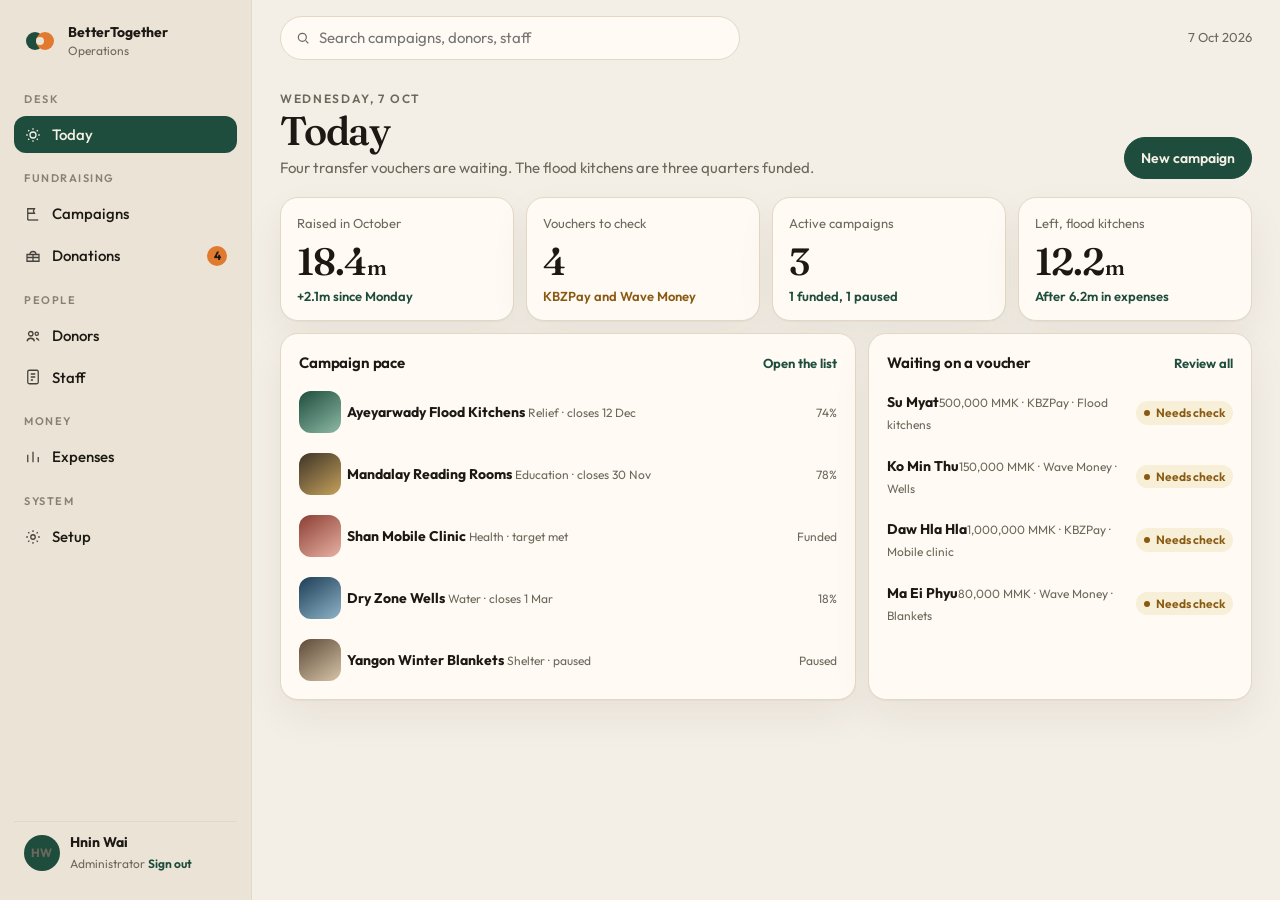
==== prototypes/admin/index.html @ 2c99a089 "Add a static HTML mockup of a redesigned admin desk. The prototype covers sign-in, today, campaigns," ====
<!DOCTYPE html>
<html lang="en">
<head>
  <meta charset="utf-8" />
  <meta name="viewport" content="width=device-width, initial-scale=1" />
  <title>Today — BetterTogether Operations</title>
  <link rel="preconnect" href="https://fonts.googleapis.com" />
  <link rel="preconnect" href="https://fonts.gstatic.com" crossorigin />
  <link href="https://fonts.googleapis.com/css2?family=Fraunces:opsz,wght@9..144,560;9..144,640&family=Outfit:wght@400;500;600;700&display=swap" rel="stylesheet" />
  <link rel="stylesheet" href="styles.css" />
  <link rel="icon" href="data:image/svg+xml,%3Csvg xmlns='http://www.w3.org/2000/svg' viewBox='0 0 36 24'%3E%3Ccircle cx='13' cy='12' r='9' fill='%231e4d3d'/%3E%3Ccircle cx='23' cy='12' r='9' fill='%23e07a2f'/%3E%3Ccircle cx='18' cy='12' r='4' fill='%23f3eee6'/%3E%3C/svg%3E" />
</head>
<body class="desk">
  <aside class="rail">
    <a class="brand" href="index.html">
      <svg class="mark" viewBox="0 0 36 24" aria-hidden="true">
        <circle cx="13" cy="12" r="9" fill="#1e4d3d"/>
        <circle cx="23" cy="12" r="9" fill="#e07a2f"/>
        <circle cx="18" cy="12" r="4" fill="#ebe4d6"/>
      </svg>
      <span>
        <strong>BetterTogether</strong>
        <em>Operations</em>
      </span>
    </a>
    <nav class="nav">
      <p class="nav-label">Desk</p>
      <button type="button" data-go="today" class="is-on">
        <svg viewBox="0 0 24 24" width="18" height="18" fill="none" stroke="currentColor" stroke-width="1.7"><circle cx="12" cy="12" r="4"/><path d="M12 3v2M12 19v2M3 12h2M19 12h2M5.6 5.6l1.4 1.4M17 17l1.4 1.4M18.4 5.6 17 7M7 17l-1.4 1.4"/></svg>
        Today
      </button>
      <p class="nav-label">Fundraising</p>
      <button type="button" data-go="campaigns">
        <svg viewBox="0 0 24 24" width="18" height="18" fill="none" stroke="currentColor" stroke-width="1.7"><path d="M5 20V5h9l-1.5 3L14 11H5"/><path d="M5 20h14"/></svg>
        Campaigns
      </button>
      <button type="button" data-go="donations">
        <svg viewBox="0 0 24 24" width="18" height="18" fill="none" stroke="currentColor" stroke-width="1.7"><path d="M4 10h16v9H4z"/><path d="M12 10v9M4 14h16"/><path d="M8 10c0-2 1.5-4 4-4s4 2 4 4"/></svg>
        Donations
        <span class="count" id="pending-count">4</span>
      </button>
      <p class="nav-label">People</p>
      <button type="button" data-go="donors">
        <svg viewBox="0 0 24 24" width="18" height="18" fill="none" stroke="currentColor" stroke-width="1.7"><circle cx="9" cy="9" r="3"/><path d="M4 19c.6-2.4 2.4-4 5-4s4.4 1.6 5 4"/><circle cx="17" cy="9" r="2.2"/><path d="M16 15c2 .3 3.4 1.5 4 3.2"/></svg>
        Donors
      </button>
      <button type="button" data-go="staff">
        <svg viewBox="0 0 24 24" width="18" height="18" fill="none" stroke="currentColor" stroke-width="1.7"><rect x="5" y="3" width="14" height="18" rx="2"/><path d="M9 8h6M9 12h6M9 16h3"/></svg>
        Staff
      </button>
      <p class="nav-label">Money</p>
      <button type="button" data-go="expenses">
        <svg viewBox="0 0 24 24" width="18" height="18" fill="none" stroke="currentColor" stroke-width="1.7"><path d="M5 19V9M12 19V5M19 19v-7"/></svg>
        Expenses
      </button>
      <p class="nav-label">System</p>
      <button type="button" data-go="setup">
        <svg viewBox="0 0 24 24" width="18" height="18" fill="none" stroke="currentColor" stroke-width="1.7"><circle cx="12" cy="12" r="3"/><path d="M12 3v2.2M12 18.8V21M3 12h2.2M18.8 12H21M5.6 5.6l1.6 1.6M16.8 16.8l1.6 1.6M18.4 5.6l-1.6 1.6M7.2 16.8 5.6 18.4"/></svg>
        Setup
      </button>
    </nav>
    <div class="me">
      <span class="avatar">HW</span>
      <div>
        <strong>Hnin Wai</strong>
        <span>Administrator</span>
        <a class="textlink" href="login.html">Sign out</a>
      </div>
    </div>
  </aside>

  <div class="main">
    <header class="topbar">
      <label class="search">
        <svg viewBox="0 0 24 24" width="16" height="16" fill="none" stroke="currentColor" stroke-width="1.8"><circle cx="11" cy="11" r="6"/><path d="m16 16 4 4"/></svg>
        <input id="q" type="search" placeholder="Search campaigns, donors, staff" autocomplete="off" />
      </label>
      <time datetime="2026-10-07">7 Oct 2026</time>
    </header>

    <div class="stage">
      <header class="pagehead">
        <div>
          <p class="eyebrow" id="eyebrow">Wednesday, 7 Oct</p>
          <h1 id="title">Today</h1>
          <p class="lede" id="lede">Four transfer vouchers are waiting. The flood kitchens are three quarters funded.</p>
        </div>
        <div class="actions">
          <button class="btn primary" type="button" data-go="campaign" data-blank="1" data-actions="today campaigns">New campaign</button>
          <button class="btn quiet" type="button" data-go="campaigns" data-actions="campaign">All campaigns</button>
          <button class="btn primary" type="button" id="save-campaign" data-actions="campaign" hidden>Save campaign</button>
          <button class="btn primary" type="button" id="add-expense" data-actions="expenses" hidden>Add expense</button>
          <button class="btn primary" type="button" id="new-staff" data-actions="staff" hidden>New staff</button>
        </div>
      </header>

      <section data-screen="today">
        <div class="stats">
          <article class="stat">
            <p class="k">Raised in October</p>
            <p class="figure">18.4<small>m</small></p>
            <p class="delta">+2.1m since Monday</p>
          </article>
          <article class="stat">
            <p class="k">Vouchers to check</p>
            <p class="figure" id="awaiting-figure">4</p>
            <p class="delta wait">KBZPay and Wave Money</p>
          </article>
          <article class="stat">
            <p class="k">Active campaigns</p>
            <p class="figure">3</p>
            <p class="delta">1 funded, 1 paused</p>
          </article>
          <article class="stat">
            <p class="k">Left, flood kitchens</p>
            <p class="figure">12.2<small>m</small></p>
            <p class="delta">After 6.2m in expenses</p>
          </article>
        </div>
        <div class="grid-2">
          <section class="panel">
            <div class="panel-head">
              <h2>Campaign pace</h2>
              <button class="textlink" type="button" data-go="campaigns">Open the list</button>
            </div>
            <button class="pace" type="button" data-row data-open-campaign="flood" data-search="ayeyarwady flood kitchens relief">
              <span class="swatch flood"></span>
              <span>
                <strong>Ayeyarwady Flood Kitchens</strong>
                <span class="meta">Relief · closes 12 Dec</span>
                <span class="meter"><span style="width:74%"></span></span>
              </span>
              <span class="meta">74%</span>
            </button>
            <button class="pace" type="button" data-row data-open-campaign="read" data-search="mandalay reading rooms education">
              <span class="swatch read"></span>
              <span>
                <strong>Mandalay Reading Rooms</strong>
                <span class="meta">Education · closes 30 Nov</span>
                <span class="meter"><span style="width:78%"></span></span>
              </span>
              <span class="meta">78%</span>
            </button>
            <button class="pace" type="button" data-row data-open-campaign="clinic" data-search="shan mobile clinic health">
              <span class="swatch clinic"></span>
              <span>
                <strong>Shan Mobile Clinic</strong>
                <span class="meta">Health · target met</span>
                <span class="meter done"><span style="width:100%"></span></span>
              </span>
              <span class="meta">Funded</span>
            </button>
            <button class="pace" type="button" data-row data-open-campaign="wells" data-search="dry zone wells water">
              <span class="swatch wells"></span>
              <span>
                <strong>Dry Zone Wells</strong>
                <span class="meta">Water · closes 1 Mar</span>
                <span class="meter"><span style="width:18%"></span></span>
              </span>
              <span class="meta">18%</span>
            </button>
            <button class="pace" type="button" data-row data-open-campaign="blankets" data-search="yangon winter blankets shelter">
              <span class="swatch blankets"></span>
              <span>
                <strong>Yangon Winter Blankets</strong>
                <span class="meta">Shelter · paused</span>
                <span class="meter"><span style="width:30%"></span></span>
              </span>
              <span class="meta">Paused</span>
            </button>
          </section>
          <section class="panel">
            <div class="panel-head">
              <h2>Waiting on a voucher</h2>
              <button class="textlink" type="button" data-go="donations">Review all</button>
            </div>
            <button class="queue-item" type="button" data-row data-id="d1" data-status="pending" data-review="d1" data-search="su myat kbzpay flood 500,000">
              <span><strong>Su Myat</strong><span class="meta">500,000 MMK · KBZPay · Flood kitchens</span></span>
              <span class="pill status wait">Needs check</span>
            </button>
            <button class="queue-item" type="button" data-row data-id="d2" data-status="pending" data-review="d2" data-search="ko min thu wave wells 150,000">
              <span><strong>Ko Min Thu</strong><span class="meta">150,000 MMK · Wave Money · Wells</span></span>
              <span class="pill status wait">Needs check</span>
            </button>
            <button class="queue-item" type="button" data-row data-id="d3" data-status="pending" data-review="d3" data-search="daw hla hla kbzpay clinic 1,000,000">
              <span><strong>Daw Hla Hla</strong><span class="meta">1,000,000 MMK · KBZPay · Mobile clinic</span></span>
              <span class="pill status wait">Needs check</span>
            </button>
            <button class="queue-item" type="button" data-row data-id="d4" data-status="pending" data-review="d4" data-search="ma ei phyu wave blankets 80,000">
              <span><strong>Ma Ei Phyu</strong><span class="meta">80,000 MMK · Wave Money · Blankets</span></span>
              <span class="pill status wait">Needs check</span>
            </button>
          </section>
        </div>
        <p class="miss" hidden>Nothing matches that search.</p>
      </section>

      <section data-screen="campaigns" hidden>
        <div class="chips" style="margin-bottom:12px">
          <button type="button" class="is-on" data-filter="all">All</button>
          <button type="button" data-filter="active">Active</button>
          <button type="button" data-filter="funded">Funded</button>
          <button type="button" data-filter="paused">Paused</button>
        </div>
        <div class="sheet">
          <table>
            <thead>
              <tr>
                <th>Appeal</th>
                <th>Type</th>
                <th>Raised</th>
                <th>Closes</th>
                <th>Owner</th>
                <th>Status</th>
              </tr>
            </thead>
            <tbody id="campaign-rows">
              <tr data-row data-open data-id="flood" data-status="active" data-tone="flood" data-raised="18400000" data-target="25000000" data-date="2026-12-12" data-title="Ayeyarwady Flood Kitchens" data-type="Relief" data-owner="Hnin Wai" data-description="Hot meals for families displaced along the Ayeyarwady after the October floods. The kitchens run from Pathein and two riverside camps, with rice, oil, and fuel covered until 12 December." data-search="ayeyarwady flood kitchens relief hnin wai">
                <td><strong data-label>Ayeyarwady Flood Kitchens</strong><div class="meta">Pathein and two riverside camps</div></td>
                <td><span class="pill" data-type>Relief</span></td>
                <td><div data-progress>18,400,000 of 25,000,000</div><div class="meter"><span style="width:74%"></span></div></td>
                <td>12 Dec 2026</td>
                <td><span data-owner>Hnin Wai</span></td>
                <td><span class="pill status ok">Active</span></td>
              </tr>
              <tr data-row data-open data-id="read" data-status="active" data-tone="read" data-raised="6250000" data-target="8000000" data-date="2026-11-30" data-title="Mandalay Reading Rooms" data-type="Education" data-owner="Ko Aung Min" data-description="Shelves, children’s books, and a weekend reading hour for three ward libraries in Mandalay." data-search="mandalay reading rooms education ko aung min">
                <td><strong data-label>Mandalay Reading Rooms</strong><div class="meta">Three ward libraries</div></td>
                <td><span class="pill" data-type>Education</span></td>
                <td><div data-progress>6,250,000 of 8,000,000</div><div class="meter"><span style="width:78%"></span></div></td>
                <td>30 Nov 2026</td>
                <td><span data-owner>Ko Aung Min</span></td>
                <td><span class="pill status ok">Active</span></td>
              </tr>
              <tr data-row data-open data-id="clinic" data-status="funded" data-tone="clinic" data-raised="9800000" data-target="9500000" data-date="2026-10-20" data-title="Shan Mobile Clinic" data-type="Health" data-owner="May Thu" data-description="A visiting nurse team covering villages outside Taunggyi: medicines, fuel, and a cold box for vaccines." data-search="shan mobile clinic health may thu">
                <td><strong data-label>Shan Mobile Clinic</strong><div class="meta">Villages outside Taunggyi</div></td>
                <td><span class="pill" data-type>Health</span></td>
                <td><div data-progress>9,800,000 of 9,500,000</div><div class="meter done"><span style="width:100%"></span></div></td>
                <td>20 Oct 2026</td>
                <td><span data-owner>May Thu</span></td>
                <td><span class="pill status ok">Funded</span></td>
              </tr>
              <tr data-row data-open data-id="wells" data-status="active" data-tone="wells" data-raised="2100000" data-target="12000000" data-date="2027-03-01" data-title="Dry Zone Wells" data-type="Water" data-owner="Ko Aung Min" data-description="Four hand-dug wells for villages in the dry zone that still buy water by the barrel." data-search="dry zone wells water ko aung min">
                <td><strong data-label>Dry Zone Wells</strong><div class="meta">Four villages, dry zone</div></td>
                <td><span class="pill" data-type>Water</span></td>
                <td><div data-progress>2,100,000 of 12,000,000</div><div class="meter"><span style="width:18%"></span></div></td>
                <td>1 Mar 2027</td>
                <td><span data-owner>Ko Aung Min</span></td>
                <td><span class="pill status ok">Active</span></td>
              </tr>
              <tr data-row data-open data-id="blankets" data-status="paused" data-tone="blankets" data-raised="890000" data-target="3000000" data-date="2026-12-01" data-title="Yangon Winter Blankets" data-type="Shelter" data-owner="Hnin Wai" data-description="Warm blankets for night shelters in Yangon’s outer townships. Paused until the warehouse is confirmed." data-search="yangon winter blankets shelter hnin wai">
                <td><strong data-label>Yangon Winter Blankets</strong><div class="meta">Waiting on a warehouse</div></td>
                <td><span class="pill" data-type>Shelter</span></td>
                <td><div data-progress>890,000 of 3,000,000</div><div class="meter"><span style="width:30%"></span></div></td>
                <td>1 Dec 2026</td>
                <td><span data-owner>Hnin Wai</span></td>
                <td><span class="pill status off">Paused</span></td>
              </tr>
            </tbody>
          </table>
          <p class="miss" hidden>Nothing matches that search.</p>
        </div>
      </section>

      <section data-screen="campaign" hidden>
        <div class="editor" id="editor" data-raised="18400000" data-tone="flood" data-id="flood">
          <form class="form-card" id="campaign-form">
            <div class="form-grid">
              <label class="field wide">Title
                <input id="f-title" type="text" value="Ayeyarwady Flood Kitchens" />
              </label>
              <label class="field wide">Description
                <textarea id="f-description">Hot meals for families displaced along the Ayeyarwady after the October floods. The kitchens run from Pathein and two riverside camps, with rice, oil, and fuel covered until 12 December.</textarea>
              </label>
              <label class="field">Target amount (MMK)
                <input id="f-target" type="number" min="10000" value="25000000" />
              </label>
              <label class="field">Closing date
                <input id="f-date" type="date" value="2026-12-12" />
              </label>
              <label class="field">Campaign type
                <select id="f-type">
                  <option>Relief</option>
                  <option>Education</option>
                  <option>Health</option>
                  <option>Water</option>
                  <option>Shelter</option>
                </select>
              </label>
              <label class="field">Staff owner
                <select id="f-owner">
                  <option>Hnin Wai</option>
                  <option>Ko Aung Min</option>
                  <option>May Thu</option>
                </select>
              </label>
              <label class="drop wide">
                <input id="f-photos" type="file" accept="image/*" multiple />
                <strong>Drop appeal photos</strong>
                <span>PNG or JPG. Wide shots of the work.</span>
              </label>
              <p class="file-names wide" id="f-files">3 photos already attached</p>
            </div>
            <div class="actions" style="margin-top:16px">
              <span class="pill status ok" id="editor-status">Active</span>
              <button class="btn danger small" type="button" id="pause-campaign">Pause campaign</button>
            </div>
          </form>
          <article class="preview">
            <div class="cover flood" id="preview-cover"></div>
            <div class="preview-body">
              <p class="eyebrow">Donor preview</p>
              <span class="pill" id="preview-type">Relief</span>
              <h2 id="preview-title">Ayeyarwady Flood Kitchens</h2>
              <p id="preview-desc">Hot meals for families displaced along the Ayeyarwady after the October floods. The kitchens run from Pathein and two riverside camps, with rice, oil, and fuel covered until 12 December.</p>
              <div class="meter"><span id="preview-meter" style="width:74%"></span></div>
              <p class="meta"><strong id="preview-raised">18,400,000</strong> of <span id="preview-target">25,000,000</span> MMK</p>
              <p class="meta" id="preview-date">Closes 12 Dec 2026</p>
              <div class="donate">Donate</div>
            </div>
          </article>
        </div>
      </section>

      <section data-screen="donations" hidden>
        <div class="chips" style="margin-bottom:12px">
          <button type="button" class="is-on" data-filter="all">All</button>
          <button type="button" data-filter="pending">Needs check</button>
          <button type="button" data-filter="verified">Verified</button>
        </div>
        <div class="sheet">
          <table>
            <thead>
              <tr>
                <th>Donor</th>
                <th>Campaign</th>
                <th>Amount</th>
                <th>Method</th>
                <th>Note</th>
                <th>Date</th>
                <th>Status</th>
                <th></th>
              </tr>
            </thead>
            <tbody id="donation-rows">
              <tr data-row data-id="d1" data-status="pending" data-donor="Su Myat" data-amount="500,000" data-method="KBZPay" data-appeal="Ayeyarwady Flood Kitchens" data-ref="KBZ 8841 2290" data-when="6 Oct 2026, 14:22" data-note="For the kitchens in Pathein." data-search="su myat ayeyarwady flood kitchens kbzpay 500,000">
                <td>Su Myat</td>
                <td>Ayeyarwady Flood Kitchens</td>
                <td class="money">500,000</td>
                <td>KBZPay</td>
                <td>For the kitchens in Pathein.</td>
                <td>6 Oct 2026</td>
                <td><span class="pill status wait">Needs check</span></td>
                <td><button class="btn small primary" type="button" data-review="d1">Review</button></td>
              </tr>
              <tr data-row data-id="d2" data-status="pending" data-donor="Ko Min Thu" data-amount="150,000" data-method="Wave Money" data-appeal="Dry Zone Wells" data-ref="WAVE 2201 884" data-when="6 Oct 2026, 11:05" data-note="Second well, Myingyan." data-search="ko min thu dry zone wells wave 150,000">
                <td>Ko Min Thu</td>
                <td>Dry Zone Wells</td>
                <td class="money">150,000</td>
                <td>Wave Money</td>
                <td>Second well, Myingyan.</td>
                <td>6 Oct 2026</td>
                <td><span class="pill status wait">Needs check</span></td>
                <td><button class="btn small primary" type="button" data-review="d2">Review</button></td>
              </tr>
              <tr data-row data-id="d3" data-status="pending" data-donor="Daw Hla Hla" data-amount="1,000,000" data-method="KBZPay" data-appeal="Shan Mobile Clinic" data-ref="KBZ 7710 4412" data-when="5 Oct 2026, 18:40" data-note="Vaccine cold box." data-search="daw hla hla shan mobile clinic kbzpay 1,000,000">
                <td>Daw Hla Hla</td>
                <td>Shan Mobile Clinic</td>
                <td class="money">1,000,000</td>
                <td>KBZPay</td>
                <td>Vaccine cold box.</td>
                <td>5 Oct 2026</td>
                <td><span class="pill status wait">Needs check</span></td>
                <td><button class="btn small primary" type="button" data-review="d3">Review</button></td>
              </tr>
              <tr data-row data-id="d4" data-status="pending" data-donor="Ma Ei Phyu" data-amount="80,000" data-method="Wave Money" data-appeal="Yangon Winter Blankets" data-ref="WAVE 1190 332" data-when="4 Oct 2026, 09:12" data-note="Blankets for Hlaing Tharyar." data-search="ma ei phyu yangon winter blankets wave 80,000">
                <td>Ma Ei Phyu</td>
                <td>Yangon Winter Blankets</td>
                <td class="money">80,000</td>
                <td>Wave Money</td>
                <td>Blankets for Hlaing Tharyar.</td>
                <td>4 Oct 2026</td>
                <td><span class="pill status wait">Needs check</span></td>
                <td><button class="btn small primary" type="button" data-review="d4">Review</button></td>
              </tr>
              <tr data-row data-id="d5" data-status="verified" data-donor="U Kyaw Zin" data-amount="250,000" data-method="KBZPay" data-appeal="Mandalay Reading Rooms" data-ref="KBZ 6502 118" data-when="2 Oct 2026, 16:02" data-note="Children’s picture books." data-search="u kyaw zin mandalay reading rooms kbzpay 250,000">
                <td>U Kyaw Zin</td>
                <td>Mandalay Reading Rooms</td>
                <td class="money">250,000</td>
                <td>KBZPay</td>
                <td>Children’s picture books.</td>
                <td>2 Oct 2026</td>
                <td><span class="pill status ok">Verified</span></td>
                <td><button class="btn small quiet" type="button" data-review="d5">Voucher</button></td>
              </tr>
              <tr data-row data-id="d6" data-status="verified" data-donor="Su Myat" data-amount="200,000" data-method="Visa / Mastercard" data-appeal="Ayeyarwady Flood Kitchens" data-ref="CARD 3391" data-when="28 Sep 2026, 20:18" data-note="Card gift, counted when it cleared." data-search="su myat ayeyarwady flood kitchens visa 200,000">
                <td>Su Myat</td>
                <td>Ayeyarwady Flood Kitchens</td>
                <td class="money">200,000</td>
                <td>Visa / Mastercard</td>
                <td>Card gift, counted when it cleared.</td>
                <td>28 Sep 2026</td>
                <td><span class="pill status ok">Verified</span></td>
                <td><button class="btn small quiet" type="button" data-review="d6">Receipt</button></td>
              </tr>
            </tbody>
          </table>
          <p class="miss" hidden>Nothing matches that search.</p>
        </div>
      </section>

      <section data-screen="donors" hidden>
        <div class="split">
          <div class="directory sheet" id="donor-list">
            <button class="person is-on" type="button" data-row data-donor="su" data-status="active" data-name="Su Myat" data-initials="SM" data-tone="saffron" data-email="su.myat@example.com" data-phone="09 421 883 210" data-address="Bahan, Yangon" data-given="700,000" data-since="March 2024" data-search="su myat yangon bahan">
              <span class="avatar saffron">SM</span>
              <span><strong data-label>Su Myat</strong><span class="meta">Bahan, Yangon</span></span>
              <span class="pill status ok">Active</span>
            </button>
            <button class="person" type="button" data-row data-donor="kyaw" data-status="active" data-name="U Kyaw Zin" data-initials="KZ" data-tone="gold" data-email="kyaw.zin@example.com" data-phone="09 250 114 903" data-address="Chan Aye Thar Zan, Mandalay" data-given="250,000" data-since="August 2025" data-search="u kyaw zin mandalay">
              <span class="avatar gold">KZ</span>
              <span><strong data-label>U Kyaw Zin</strong><span class="meta">Mandalay</span></span>
              <span class="pill status ok">Active</span>
            </button>
            <button class="person" type="button" data-row data-donor="hla" data-status="inactive" data-name="Daw Hla Hla" data-initials="HH" data-tone="clay" data-email="hla.hla@example.com" data-phone="09 430 228 761" data-address="Taunggyi" data-given="1,000,000" data-since="January 2023" data-search="daw hla hla taunggyi">
              <span class="avatar clay">HH</span>
              <span><strong data-label>Daw Hla Hla</strong><span class="meta">Taunggyi</span></span>
              <span class="pill status off">Inactive</span>
            </button>
            <button class="person" type="button" data-row data-donor="min" data-status="active" data-name="Ko Min Thu" data-initials="MT" data-tone="slate" data-email="min.thu@example.com" data-phone="09 790 441 220" data-address="Myingyan" data-given="150,000" data-since="June 2026" data-search="ko min thu myingyan">
              <span class="avatar slate">MT</span>
              <span><strong data-label>Ko Min Thu</strong><span class="meta">Myingyan</span></span>
              <span class="pill status ok">Active</span>
            </button>
            <button class="person" type="button" data-row data-donor="ei" data-status="active" data-name="Ma Ei Phyu" data-initials="EP" data-tone="" data-email="ei.phyu@example.com" data-phone="09 512 008 441" data-address="Hlaing Tharyar, Yangon" data-given="80,000" data-since="October 2026" data-search="ma ei phyu hlaing tharyar yangon">
              <span class="avatar">EP</span>
              <span><strong data-label>Ma Ei Phyu</strong><span class="meta">Hlaing Tharyar</span></span>
              <span class="pill status ok">Active</span>
            </button>
            <p class="miss" hidden>Nothing matches that search.</p>
          </div>
          <article class="profile" id="donor-profile">
            <div class="profile-top">
              <div class="who-cell">
                <span class="avatar saffron" id="donor-avatar">SM</span>
                <div>
                  <h2 id="donor-name">Su Myat</h2>
                  <p class="meta">Donor since <span id="donor-since">March 2024</span></p>
                </div>
              </div>
              <span class="pill status ok" id="donor-status">Active</span>
            </div>
            <dl class="facts">
              <dt>Email</dt><dd id="donor-email">su.myat@example.com</dd>
              <dt>Phone</dt><dd id="donor-phone">09 421 883 210</dd>
              <dt>Address</dt><dd id="donor-address">Bahan, Yangon</dd>
              <dt>Lifetime</dt><dd id="donor-given">700,000 MMK</dd>
            </dl>
            <h3>Gifts</h3>
            <div class="gift-list" id="gift-list"></div>
            <div class="actions" style="margin-top:16px">
              <button class="btn danger small" type="button" id="donor-toggle">Deactivate sign-in</button>
              <button class="btn small" type="button" id="see-gifts" data-find="Su Myat">See gifts in the ledger</button>
            </div>
          </article>
        </div>
      </section>

      <section data-screen="expenses" hidden>
        <div class="switcher">
          <button type="button" class="is-on" data-ledger-pick="flood"><strong>Flood kitchens</strong><span>18.4m received</span></button>
          <button type="button" data-ledger-pick="read"><strong>Reading rooms</strong><span>6.3m received</span></button>
          <button type="button" data-ledger-pick="clinic"><strong>Mobile clinic</strong><span>9.8m received</span></button>
          <button type="button" data-ledger-pick="wells"><strong>Dry zone wells</strong><span>2.1m received</span></button>
          <button type="button" data-ledger-pick="blankets"><strong>Winter blankets</strong><span>0.9m received</span></button>
        </div>

        <div data-ledger="flood" data-received="18400000" data-spent="6230000" data-target="25000000">
          <div class="stats budgets">
            <article class="stat"><p class="k">Received</p><p class="figure" style="font-size:28px"><span data-money="received">18,400,000</span></p><p class="delta">MMK from donors</p></article>
            <article class="stat"><p class="k">Spent</p><p class="figure" style="font-size:28px"><span class="money out" data-money="spent">6,230,000</span></p><p class="delta hot">Recorded expenses</p></article>
            <article class="stat"><p class="k">Left now</p><p class="figure" style="font-size:28px"><span data-money="left">12,170,000</span></p><p class="delta">Received minus spent</p></article>
            <article class="stat"><p class="k">Left if target is met</p><p class="figure" style="font-size:28px"><span data-money="expected">18,770,000</span></p><p class="delta">Target minus spent</p></article>
          </div>
          <div class="sheet">
            <table>
              <thead><tr><th>Expense</th><th>Type</th><th>Amount (MMK)</th><th></th></tr></thead>
              <tbody>
                <tr data-row data-search="rice and oil food"><td><strong>Rice and oil for Pathein</strong><div class="meta">Weekly market run</div></td><td>Food</td><td class="money out">2,400,000</td><td><button class="btn small quiet" type="button" data-expense-edit>Edit</button></td></tr>
                <tr data-row data-search="truck transport"><td><strong>Truck to the riverside camps</strong><div class="meta">Two trips</div></td><td>Transport</td><td class="money out">860,000</td><td><button class="btn small quiet" type="button" data-expense-edit>Edit</button></td></tr>
                <tr data-row data-search="kitchen fuel logistics"><td><strong>Kitchen fuel</strong><div class="meta">Gas and firewood</div></td><td>Logistics</td><td class="money out">1,470,000</td><td><button class="btn small quiet" type="button" data-expense-edit>Edit</button></td></tr>
                <tr data-row data-search="volunteer meals food"><td><strong>Volunteer meals</strong><div class="meta">Cooks and drivers</div></td><td>Food</td><td class="money out">1,500,000</td><td><button class="btn small quiet" type="button" data-expense-edit>Edit</button></td></tr>
              </tbody>
            </table>
            <p class="miss empty-ledger" hidden>No expenses on this campaign yet.</p>
          </div>
        </div>

        <div data-ledger="read" data-received="6250000" data-spent="1100000" data-target="8000000" hidden>
          <div class="stats budgets">
            <article class="stat"><p class="k">Received</p><p class="figure" style="font-size:28px"><span data-money="received">6,250,000</span></p><p class="delta">MMK from donors</p></article>
            <article class="stat"><p class="k">Spent</p><p class="figure" style="font-size:28px"><span class="money out" data-money="spent">1,100,000</span></p><p class="delta hot">Recorded expenses</p></article>
            <article class="stat"><p class="k">Left now</p><p class="figure" style="font-size:28px"><span data-money="left">5,150,000</span></p><p class="delta">Received minus spent</p></article>
            <article class="stat"><p class="k">Left if target is met</p><p class="figure" style="font-size:28px"><span data-money="expected">6,900,000</span></p><p class="delta">Target minus spent</p></article>
          </div>
          <div class="sheet">
            <table>
              <thead><tr><th>Expense</th><th>Type</th><th>Amount (MMK)</th><th></th></tr></thead>
              <tbody>
                <tr data-row data-search="picture books logistics"><td><strong>Children’s picture books</strong><div class="meta">First shipment</div></td><td>Logistics</td><td class="money out">800,000</td><td><button class="btn small quiet" type="button" data-expense-edit>Edit</button></td></tr>
                <tr data-row data-search="shelves logistics"><td><strong>Shelves for three rooms</strong><div class="meta">Carpentry</div></td><td>Logistics</td><td class="money out">300,000</td><td><button class="btn small quiet" type="button" data-expense-edit>Edit</button></td></tr>
              </tbody>
            </table>
            <p class="miss empty-ledger" hidden>No expenses on this campaign yet.</p>
          </div>
        </div>

        <div data-ledger="clinic" data-received="9800000" data-spent="7200000" data-target="9500000" hidden>
          <div class="stats budgets">
            <article class="stat"><p class="k">Received</p><p class="figure" style="font-size:28px"><span data-money="received">9,800,000</span></p><p class="delta">MMK from donors</p></article>
            <article class="stat"><p class="k">Spent</p><p class="figure" style="font-size:28px"><span class="money out" data-money="spent">7,200,000</span></p><p class="delta hot">Recorded expenses</p></article>
            <article class="stat"><p class="k">Left now</p><p class="figure" style="font-size:28px"><span data-money="left">2,600,000</span></p><p class="delta">Received minus spent</p></article>
            <article class="stat"><p class="k">Left if target is met</p><p class="figure" style="font-size:28px"><span data-money="expected">2,300,000</span></p><p class="delta">Target minus spent</p></article>
          </div>
          <div class="sheet">
            <table>
              <thead><tr><th>Expense</th><th>Type</th><th>Amount (MMK)</th><th></th></tr></thead>
              <tbody>
                <tr data-row data-search="medicines medical"><td><strong>Medicines</strong><div class="meta">Clinic stock for the round</div></td><td>Medical supplies</td><td class="money out">5,400,000</td><td><button class="btn small quiet" type="button" data-expense-edit>Edit</button></td></tr>
                <tr data-row data-search="fuel transport"><td><strong>Fuel for the visiting round</strong><div class="meta">Taunggyi circuit</div></td><td>Transport</td><td class="money out">1,800,000</td><td><button class="btn small quiet" type="button" data-expense-edit>Edit</button></td></tr>
              </tbody>
            </table>
            <p class="miss empty-ledger" hidden>No expenses on this campaign yet.</p>
          </div>
        </div>

        <div data-ledger="wells" data-received="2100000" data-spent="400000" data-target="12000000" hidden>
          <div class="stats budgets">
            <article class="stat"><p class="k">Received</p><p class="figure" style="font-size:28px"><span data-money="received">2,100,000</span></p><p class="delta">MMK from donors</p></article>
            <article class="stat"><p class="k">Spent</p><p class="figure" style="font-size:28px"><span class="money out" data-money="spent">400,000</span></p><p class="delta hot">Recorded expenses</p></article>
            <article class="stat"><p class="k">Left now</p><p class="figure" style="font-size:28px"><span data-money="left">1,700,000</span></p><p class="delta">Received minus spent</p></article>
            <article class="stat"><p class="k">Left if target is met</p><p class="figure" style="font-size:28px"><span data-money="expected">11,600,000</span></p><p class="delta">Target minus spent</p></article>
          </div>
          <div class="sheet">
            <table>
              <thead><tr><th>Expense</th><th>Type</th><th>Amount (MMK)</th><th></th></tr></thead>
              <tbody>
                <tr data-row data-search="site survey logistics"><td><strong>Site survey</strong><div class="meta">Four villages</div></td><td>Logistics</td><td class="money out">400,000</td><td><button class="btn small quiet" type="button" data-expense-edit>Edit</button></td></tr>
              </tbody>
            </table>
            <p class="miss empty-ledger" hidden>No expenses on this campaign yet.</p>
          </div>
        </div>

        <div data-ledger="blankets" data-received="890000" data-spent="0" data-target="3000000" hidden>
          <div class="stats budgets">
            <article class="stat"><p class="k">Received</p><p class="figure" style="font-size:28px"><span data-money="received">890,000</span></p><p class="delta">MMK from donors</p></article>
            <article class="stat"><p class="k">Spent</p><p class="figure" style="font-size:28px"><span class="money out" data-money="spent">0</span></p><p class="delta hot">Recorded expenses</p></article>
            <article class="stat"><p class="k">Left now</p><p class="figure" style="font-size:28px"><span data-money="left">890,000</span></p><p class="delta">Received minus spent</p></article>
            <article class="stat"><p class="k">Left if target is met</p><p class="figure" style="font-size:28px"><span data-money="expected">3,000,000</span></p><p class="delta">Target minus spent</p></article>
          </div>
          <div class="sheet">
            <table>
              <thead><tr><th>Expense</th><th>Type</th><th>Amount (MMK)</th><th></th></tr></thead>
              <tbody></tbody>
            </table>
            <p class="empty-ledger" style="padding:18px;color:#6e675c">No expenses on this campaign yet. It is paused until the warehouse is confirmed.</p>
          </div>
        </div>
      </section>

      <section data-screen="staff" hidden>
        <div class="split staff">
          <div class="directory sheet" id="staff-list">
            <div class="person is-on" data-row data-id="hw" data-status="active" data-first="Hnin" data-last="Wai" data-email="hnin@bettertogether.org" data-address="Bahan, Yangon" data-phone="09 421 000 112" data-role="Administrator" data-search="hnin wai administrator">
              <span class="avatar">HW</span>
              <span><strong data-label>Hnin Wai</strong><span class="meta" data-role>Administrator</span></span>
              <span class="pill status ok">Active</span>
              <button class="btn small quiet" type="button" data-staff-toggle>Deactivate</button>
            </div>
            <div class="person" data-row data-id="am" data-status="active" data-first="Ko Aung" data-last="Min" data-email="aung@bettertogether.org" data-address="Chan Aye Thar Zan, Mandalay" data-phone="09 250 441 908" data-role="Campaign manager" data-search="ko aung min campaign manager">
              <span class="avatar gold">AM</span>
              <span><strong data-label>Ko Aung Min</strong><span class="meta" data-role>Campaign manager</span></span>
              <span class="pill status ok">Active</span>
              <button class="btn small quiet" type="button" data-staff-toggle>Deactivate</button>
            </div>
            <div class="person" data-row data-id="mt" data-status="active" data-first="May" data-last="Thu" data-email="may@bettertogether.org" data-address="Taunggyi" data-phone="09 430 100 774" data-role="Finance" data-search="may thu finance">
              <span class="avatar slate">MT</span>
              <span><strong data-label>May Thu</strong><span class="meta" data-role>Finance</span></span>
              <span class="pill status ok">Active</span>
              <button class="btn small quiet" type="button" data-staff-toggle>Deactivate</button>
            </div>
            <div class="person" data-row data-id="zm" data-status="inactive" data-first="Zin" data-last="Mar" data-email="zin@bettertogether.org" data-address="Hlaing, Yangon" data-phone="09 979 220 145" data-role="Volunteer coordinator" data-search="zin mar volunteer coordinator">
              <span class="avatar clay">ZM</span>
              <span><strong data-label>Zin Mar</strong><span class="meta" data-role>Volunteer coordinator</span></span>
              <span class="pill status off">Inactive</span>
              <button class="btn small quiet" type="button" data-staff-toggle>Activate</button>
            </div>
            <p class="miss" hidden>Nothing matches that search.</p>
          </div>
          <form class="profile" id="staff-form">
            <input type="hidden" id="staff-id" value="hw" />
            <h2 id="staff-form-title">Hnin Wai</h2>
            <p class="lede">Name, contact, role, and the password they use at the staff sign-in.</p>
            <div class="stack">
              <div class="form-grid">
                <label class="field">First name<input id="s-first" type="text" value="Hnin" /></label>
                <label class="field">Last name<input id="s-last" type="text" value="Wai" /></label>
              </div>
              <label class="field">Email<input id="s-email" type="email" value="hnin@bettertogether.org" /></label>
              <label class="field">Address<input id="s-address" type="text" value="Bahan, Yangon" /></label>
              <label class="field">Phone<input id="s-phone" type="text" value="09 421 000 112" /></label>
              <label class="field">Role
                <select id="s-role">
                  <option>Administrator</option>
                  <option>Campaign manager</option>
                  <option>Finance</option>
                  <option>Volunteer coordinator</option>
                </select>
              </label>
              <label class="field">Password
                <input id="s-password" type="password" placeholder="••••••••" />
              </label>
              <p class="meta" id="staff-password-hint">Leave blank to keep the current password.</p>
              <div class="actions">
                <button class="btn primary" type="submit">Save staff</button>
                <button class="btn danger" type="button" id="staff-toggle">Deactivate</button>
              </div>
            </div>
          </form>
        </div>
      </section>

      <section data-screen="setup" hidden>
        <div class="tabs">
          <button type="button" class="is-on" data-tab="roles">Staff roles</button>
          <button type="button" data-tab="types">Campaign types</button>
          <button type="button" data-tab="payments">Payment methods</button>
          <button type="button" data-tab="costs">Expense types</button>
        </div>

        <div class="sheet" data-pane="roles">
          <div class="sheet-head">
            <h2>Staff roles</h2>
            <button class="btn small primary" type="button" data-reveal>Add role</button>
          </div>
          <form class="inline-form" data-setup-form hidden>
            <label>Role name<input name="name" type="text" placeholder="Finance reviewer" /></label>
            <button class="btn primary small" type="submit">Save</button>
          </form>
          <table>
            <thead><tr><th>Name</th><th>People</th><th>Status</th><th></th></tr></thead>
            <tbody>
              <tr data-row data-id="role-admin" data-status="active" data-search="administrator"><td data-label>Administrator</td><td>1</td><td><span class="pill status ok">Active</span></td><td><button class="btn small quiet" type="button" data-edit>Edit</button> <button class="btn small danger" type="button" data-toggle-row>Deactivate</button></td></tr>
              <tr data-row data-id="role-campaign" data-status="active" data-search="campaign manager"><td data-label>Campaign manager</td><td>1</td><td><span class="pill status ok">Active</span></td><td><button class="btn small quiet" type="button" data-edit>Edit</button> <button class="btn small danger" type="button" data-toggle-row>Deactivate</button></td></tr>
              <tr data-row data-id="role-finance" data-status="active" data-search="finance"><td data-label>Finance</td><td>1</td><td><span class="pill status ok">Active</span></td><td><button class="btn small quiet" type="button" data-edit>Edit</button> <button class="btn small danger" type="button" data-toggle-row>Deactivate</button></td></tr>
              <tr data-row data-id="role-volunteer" data-status="inactive" data-search="volunteer coordinator"><td data-label>Volunteer coordinator</td><td>1</td><td><span class="pill status off">Inactive</span></td><td><button class="btn small quiet" type="button" data-edit>Edit</button> <button class="btn small danger" type="button" data-toggle-row>Activate</button></td></tr>
            </tbody>
          </table>
        </div>

        <div class="sheet" data-pane="types" hidden>
          <div class="sheet-head">
            <h2>Campaign types</h2>
            <button class="btn small primary" type="button" data-reveal>Add type</button>
          </div>
          <form class="inline-form" data-setup-form hidden>
            <label>Type name<input name="name" type="text" placeholder="Education" /></label>
            <button class="btn primary small" type="submit">Save</button>
          </form>
          <table>
            <thead><tr><th>Name</th><th>Campaigns</th><th>Status</th><th></th></tr></thead>
            <tbody>
              <tr data-row data-id="type-relief" data-status="active" data-search="relief"><td data-label>Relief</td><td>1</td><td><span class="pill status ok">Active</span></td><td><button class="btn small quiet" type="button" data-edit>Edit</button> <button class="btn small danger" type="button" data-toggle-row>Deactivate</button></td></tr>
              <tr data-row data-id="type-edu" data-status="active" data-search="education"><td data-label>Education</td><td>1</td><td><span class="pill status ok">Active</span></td><td><button class="btn small quiet" type="button" data-edit>Edit</button> <button class="btn small danger" type="button" data-toggle-row>Deactivate</button></td></tr>
              <tr data-row data-id="type-health" data-status="active" data-search="health"><td data-label>Health</td><td>1</td><td><span class="pill status ok">Active</span></td><td><button class="btn small quiet" type="button" data-edit>Edit</button> <button class="btn small danger" type="button" data-toggle-row>Deactivate</button></td></tr>
              <tr data-row data-id="type-water" data-status="active" data-search="water"><td data-label>Water</td><td>1</td><td><span class="pill status ok">Active</span></td><td><button class="btn small quiet" type="button" data-edit>Edit</button> <button class="btn small danger" type="button" data-toggle-row>Deactivate</button></td></tr>
              <tr data-row data-id="type-shelter" data-status="active" data-search="shelter"><td data-label>Shelter</td><td>1</td><td><span class="pill status ok">Active</span></td><td><button class="btn small quiet" type="button" data-edit>Edit</button> <button class="btn small danger" type="button" data-toggle-row>Deactivate</button></td></tr>
            </tbody>
          </table>
        </div>

        <div class="sheet" data-pane="payments" hidden>
          <div class="sheet-head">
            <h2>Payment methods</h2>
            <button class="btn small primary" type="button" data-reveal>Add method</button>
          </div>
          <form class="inline-form" data-setup-form hidden>
            <label>Name<input name="name" type="text" placeholder="KBZPay" /></label>
            <label>How it works<input name="note" type="text" placeholder="Transfer, then upload a screenshot" /></label>
            <label class="checkline"><input name="verify" type="checkbox" checked /> Voucher required</label>
            <button class="btn primary small" type="submit">Save</button>
          </form>
          <table>
            <thead><tr><th>Name</th><th>How it works</th><th>Check</th><th>Status</th><th></th></tr></thead>
            <tbody>
              <tr data-row data-id="pay-kbz" data-status="active" data-verify="yes" data-note="Transfer to the campaign account. The donor uploads a screenshot." data-search="kbzpay voucher"><td data-label>KBZPay</td><td data-note>Transfer to the campaign account. The donor uploads a screenshot.</td><td data-verify>Voucher required</td><td><span class="pill status ok">Active</span></td><td><button class="btn small quiet" type="button" data-edit>Edit</button> <button class="btn small danger" type="button" data-toggle-row>Deactivate</button></td></tr>
              <tr data-row data-id="pay-wave" data-status="active" data-verify="yes" data-note="Agent or app transfer. The donor uploads a screenshot." data-search="wave money voucher"><td data-label>Wave Money</td><td data-note>Agent or app transfer. The donor uploads a screenshot.</td><td data-verify>Voucher required</td><td><span class="pill status ok">Active</span></td><td><button class="btn small quiet" type="button" data-edit>Edit</button> <button class="btn small danger" type="button" data-toggle-row>Deactivate</button></td></tr>
              <tr data-row data-id="pay-card" data-status="active" data-verify="no" data-note="Card payment on the public site. Counted when it clears." data-search="visa mastercard instant"><td data-label>Visa / Mastercard</td><td data-note>Card payment on the public site. Counted when it clears.</td><td data-verify>Instant</td><td><span class="pill status ok">Active</span></td><td><button class="btn small quiet" type="button" data-edit>Edit</button> <button class="btn small danger" type="button" data-toggle-row>Deactivate</button></td></tr>
              <tr data-row data-id="pay-cash" data-status="inactive" data-verify="no" data-note="Counted by staff on the day, at the office." data-search="cash office"><td data-label>Cash at the office</td><td data-note>Counted by staff on the day, at the office.</td><td data-verify>Instant</td><td><span class="pill status off">Inactive</span></td><td><button class="btn small quiet" type="button" data-edit>Edit</button> <button class="btn small danger" type="button" data-toggle-row>Activate</button></td></tr>
            </tbody>
          </table>
        </div>

        <div class="sheet" data-pane="costs" hidden>
          <div class="sheet-head">
            <h2>Expense types</h2>
            <button class="btn small primary" type="button" data-reveal>Add type</button>
          </div>
          <form class="inline-form" data-setup-form hidden>
            <label>Type name<input name="name" type="text" placeholder="Food" /></label>
            <button class="btn primary small" type="submit">Save</button>
          </form>
          <table>
            <thead><tr><th>Name</th><th>Status</th><th></th></tr></thead>
            <tbody>
              <tr data-row data-id="cost-food" data-status="active" data-search="food"><td data-label>Food</td><td><span class="pill status ok">Active</span></td><td><button class="btn small quiet" type="button" data-edit>Edit</button> <button class="btn small danger" type="button" data-toggle-row>Deactivate</button></td></tr>
              <tr data-row data-id="cost-transport" data-status="active" data-search="transport"><td data-label>Transport</td><td><span class="pill status ok">Active</span></td><td><button class="btn small quiet" type="button" data-edit>Edit</button> <button class="btn small danger" type="button" data-toggle-row>Deactivate</button></td></tr>
              <tr data-row data-id="cost-med" data-status="active" data-search="medical supplies"><td data-label>Medical supplies</td><td><span class="pill status ok">Active</span></td><td><button class="btn small quiet" type="button" data-edit>Edit</button> <button class="btn small danger" type="button" data-toggle-row>Deactivate</button></td></tr>
              <tr data-row data-id="cost-log" data-status="active" data-search="logistics"><td data-label>Logistics</td><td><span class="pill status ok">Active</span></td><td><button class="btn small quiet" type="button" data-edit>Edit</button> <button class="btn small danger" type="button" data-toggle-row>Deactivate</button></td></tr>
              <tr data-row data-id="cost-print" data-status="inactive" data-search="printing"><td data-label>Printing</td><td><span class="pill status off">Inactive</span></td><td><button class="btn small quiet" type="button" data-edit>Edit</button> <button class="btn small danger" type="button" data-toggle-row>Activate</button></td></tr>
            </tbody>
          </table>
        </div>
      </section>
    </div>
  </div>

  <div class="backdrop" id="backdrop" hidden></div>
  <aside class="drawer" id="drawer" hidden aria-label="Payment voucher">
    <div class="drawer-head">
      <div>
        <p class="eyebrow">Payment voucher</p>
        <h2 id="slip-state" style="font-family:var(--serif);font-weight:560;font-size:28px;letter-spacing:-0.03em">Waiting for a match</h2>
      </div>
      <button class="btn small quiet" type="button" data-close-drawer>Close</button>
    </div>
    <article class="slip">
      <div class="brand-line"><span>BetterTogether</span><span id="slip-method">KBZPay</span></div>
      <p class="amount"><span id="slip-amount">500,000</span> <small style="font-size:0.4em">MMK</small></p>
      <dl>
        <dt>Donor</dt><dd id="slip-donor">Su Myat</dd>
        <dt>Campaign</dt><dd id="slip-appeal">Ayeyarwady Flood Kitchens</dd>
        <dt>Reference</dt><dd id="slip-ref">KBZ 8841 2290</dd>
        <dt>When</dt><dd id="slip-when">6 Oct 2026, 14:22</dd>
        <dt>Note</dt><dd id="slip-note">For the kitchens in Pathein.</dd>
      </dl>
    </article>
    <p class="lede" style="margin:14px 0">Match the reference and the amount to the transfer, then count the gift.</p>
    <button class="btn primary" type="button" id="verify" data-id="d1">Verify and count this gift</button>
  </aside>

  <div class="modal" id="expense-modal" hidden>
    <form class="dialog" id="expense-form">
      <div class="modal-head">
        <h2>Add expense</h2>
        <button class="btn small quiet" type="button" data-close-modal>Close</button>
      </div>
      <div class="stack">
        <label class="field">Title<input id="x-title" type="text" placeholder="Rice and oil" /></label>
        <label class="field">Description<input id="x-note" type="text" placeholder="What it paid for" /></label>
        <label class="field">Amount (MMK)<input id="x-amount" type="number" min="1000" placeholder="100000" /></label>
        <label class="field">Expense type
          <select id="x-type">
            <option>Food</option>
            <option>Transport</option>
            <option>Medical supplies</option>
            <option>Logistics</option>
          </select>
        </label>
        <label class="field">Campaign
          <select id="expense-campaign">
            <option value="flood">Ayeyarwady Flood Kitchens</option>
            <option value="read">Mandalay Reading Rooms</option>
            <option value="clinic">Shan Mobile Clinic</option>
            <option value="wells">Dry Zone Wells</option>
            <option value="blankets">Yangon Winter Blankets</option>
          </select>
        </label>
        <button class="btn primary" type="submit">Add to the ledger</button>
      </div>
    </form>
  </div>

  <p class="toast" id="toast" hidden role="status"></p>
  <script src="app.js"></script>
</body>
</html>
---- prototypes/admin/styles.css ----
/* BetterTogether operations — static redesign mockup */

:root {
  --ink: #1c1915;
  --muted: #6e675c;
  --paper: #f3eee6;
  --paper-2: #e8e0d2;
  --rail: #ebe4d6;
  --card: #fffaf3;
  --line: #e3d8c6;
  --pine: #1e4d3d;
  --pine-deep: #16382d;
  --pine-wash: #e5f1eb;
  --saffron: #e07a2f;
  --gold-wash: #f8efd8;
  --gold-ink: #8a5a12;
  --clay: #8c3d32;
  --clay-wash: #f8ebe6;
  --shadow: 0 1px 0 rgba(28, 25, 21, 0.04), 0 16px 40px rgba(70, 48, 18, 0.06);
  --serif: "Fraunces", "Iowan Old Style", Palatino, Georgia, serif;
  --sans: "Outfit", "Avenir Next", "Segoe UI", sans-serif;
  --radius: 18px;
}

*,
*::before,
*::after { box-sizing: border-box; }

html, body { margin: 0; padding: 0; }

body {
  font-family: var(--sans);
  color: var(--ink);
  background: var(--paper);
  font-size: 15px;
  line-height: 1.45;
}

button, input, select, textarea { font: inherit; color: inherit; }

button { cursor: pointer; }

img { max-width: 100%; display: block; }

:focus-visible {
  outline: 2px solid var(--saffron);
  outline-offset: 2px;
}

[hidden] { display: none !important; }

h1, h2, h3, p { margin: 0; }

/* ---------- Sign in ---------- */

body.gate {
  min-height: 100vh;
  display: grid;
  grid-template-columns: 1.15fr 0.85fr;
  background: #143128;
  color: #f6f1e6;
}

.gate-story {
  position: relative;
  padding: 36px 56px 48px;
  display: flex;
  flex-direction: column;
  justify-content: space-between;
  overflow: hidden;
}

.gate-story h1 {
  font-family: var(--serif);
  font-weight: 560;
  font-size: clamp(48px, 5vw, 76px);
  letter-spacing: -0.035em;
  line-height: 0.96;
  max-width: 11ch;
}

.gate-story .sub {
  max-width: 38ch;
  color: #d5e4db;
  font-size: 17px;
  margin-top: 22px;
}

.gate-brand {
  display: flex;
  align-items: center;
  gap: 12px;
  color: inherit;
  text-decoration: none;
}

.gate-brand strong { display: block; font-size: 15px; letter-spacing: 0.01em; }
.gate-brand em { display: block; font-style: normal; color: #b7c9bf; font-size: 13px; }

.mark {
  width: 36px;
  height: 24px;
  display: block;
  flex: 0 0 auto;
}

.gate-points {
  display: grid;
  grid-template-columns: 1fr 1fr;
  gap: 18px 28px;
  max-width: 520px;
  margin-top: 48px;
}

.gate-points strong { display: block; font-size: 14px; margin-bottom: 4px; }
.gate-points span { color: #c5d6cc; font-size: 13px; }

.blob {
  position: absolute;
  border-radius: 50%;
  pointer-events: none;
}

.blob.a { width: 280px; height: 280px; background: #e07a2f; right: -80px; bottom: -60px; opacity: 0.9; }
.blob.b { width: 180px; height: 180px; background: #f3eee6; right: 80px; bottom: 80px; opacity: 0.14; }

.gate-panel {
  background: var(--paper);
  color: var(--ink);
  display: flex;
  align-items: center;
  justify-content: center;
  padding: 40px 28px;
}

.signin {
  width: min(400px, 100%);
}

.signin h2 {
  font-family: var(--serif);
  font-weight: 560;
  font-size: 40px;
  letter-spacing: -0.03em;
  margin: 8px 0 6px;
}

.eyebrow {
  font-size: 12px;
  letter-spacing: 0.14em;
  text-transform: uppercase;
  color: var(--muted);
  font-weight: 600;
}

.lede { color: var(--muted); margin-top: 6px; max-width: 62ch; }

.stack { display: grid; gap: 14px; margin-top: 28px; }

label.field { display: grid; gap: 6px; font-size: 13px; font-weight: 600; }

input[type="text"],
input[type="email"],
input[type="password"],
input[type="number"],
input[type="date"],
input[type="search"],
select,
textarea {
  width: 100%;
  background: var(--card);
  border: 1px solid var(--line);
  border-radius: 12px;
  padding: 12px 14px;
  outline: none;
}

textarea { min-height: 120px; resize: vertical; line-height: 1.5; }

input:focus, select:focus, textarea:focus { border-color: #c9b89a; }

.hint { color: var(--muted); font-weight: 400; font-size: 13px; margin-top: 14px; }

.error {
  background: var(--clay-wash);
  color: var(--clay);
  border-radius: 12px;
  padding: 10px 12px;
  font-size: 14px;
}

.btn {
  display: inline-flex;
  align-items: center;
  justify-content: center;
  gap: 8px;
  height: 42px;
  padding: 0 16px;
  border-radius: 999px;
  border: 1px solid var(--line);
  background: var(--card);
  font-weight: 600;
  font-size: 14px;
  text-decoration: none;
  color: var(--ink);
}

.btn.primary { background: var(--pine); border-color: var(--pine); color: #f6f1e6; }
.btn.primary:hover { background: var(--pine-deep); }
.btn.quiet { background: transparent; }
.btn.danger { color: var(--clay); border-color: #e7cfc8; background: transparent; }
.btn.small { height: 32px; padding: 0 12px; font-size: 13px; }
.btn.block { width: 100%; }
.btn:hover { border-color: #d3c6ae; }
.btn.primary:hover { border-color: var(--pine-deep); }

/* ---------- Desk shell ---------- */

body.desk {
  min-height: 100vh;
  display: grid;
  grid-template-columns: 252px 1fr;
}

.rail {
  position: sticky;
  top: 0;
  height: 100vh;
  background: var(--rail);
  border-right: 1px solid var(--line);
  padding: 22px 14px 16px;
  display: flex;
  flex-direction: column;
  gap: 18px;
}

.brand {
  display: flex;
  gap: 10px;
  align-items: center;
  text-decoration: none;
  color: inherit;
  padding: 0 8px;
}

.brand strong { display: block; font-size: 14px; letter-spacing: -0.01em; }
.brand em { display: block; font-style: normal; color: var(--muted); font-size: 12px; }

.nav { display: grid; gap: 4px; align-content: start; }
.nav-label {
  margin: 14px 10px 4px;
  font-size: 11px;
  letter-spacing: 0.14em;
  text-transform: uppercase;
  color: #8a8174;
  font-weight: 600;
}

.nav button {
  width: 100%;
  display: flex;
  align-items: center;
  gap: 10px;
  text-align: left;
  border: 0;
  background: transparent;
  color: var(--ink);
  border-radius: 12px;
  padding: 8px 10px;
  font-weight: 500;
}

.nav button svg { flex: 0 0 auto; opacity: 0.8; }
.nav button:hover { background: rgba(255, 250, 243, 0.7); }
.nav button.is-on { background: var(--pine); color: #f6f1e6; }
.nav button.is-on svg { opacity: 1; }

.count {
  margin-left: auto;
  min-width: 20px;
  height: 20px;
  padding: 0 6px;
  border-radius: 999px;
  background: var(--saffron);
  color: #1c1915;
  font-size: 12px;
  font-weight: 700;
  display: inline-flex;
  align-items: center;
  justify-content: center;
}

.nav button.is-on .count { background: #f6f1e6; color: var(--pine); }

.me {
  margin-top: auto;
  display: grid;
  grid-template-columns: auto 1fr;
  gap: 10px;
  align-items: center;
  padding: 10px;
  border-top: 1px solid var(--line);
}

.me strong { display: block; font-size: 14px; }
.me span { color: var(--muted); font-size: 12px; }
.me .textlink { grid-column: 2; font-size: 12px; color: var(--pine); }

.avatar {
  width: 36px;
  height: 36px;
  border-radius: 50%;
  display: grid;
  place-items: center;
  font-size: 12px;
  font-weight: 700;
  background: var(--pine);
  color: #f6f1e6;
  letter-spacing: 0.02em;
}

.avatar.saffron { background: #f0d3b4; color: #6a3d12; }
.avatar.clay { background: #f0d2cb; color: #6d3028; }
.avatar.gold { background: #efe2bf; color: #6d5316; }
.avatar.slate { background: #d5e0e4; color: #243e49; }

.main { min-width: 0; }

.topbar {
  position: sticky;
  top: 0;
  z-index: 5;
  display: flex;
  align-items: center;
  gap: 16px;
  padding: 16px 28px;
  background: rgba(243, 238, 230, 0.9);
  backdrop-filter: blur(12px);
}

.search {
  flex: 1;
  display: flex;
  align-items: center;
  gap: 8px;
  background: var(--card);
  border: 1px solid var(--line);
  border-radius: 999px;
  padding: 0 14px;
  max-width: 460px;
}

.search input {
  border: 0;
  background: transparent;
  padding: 10px 0;
  width: 100%;
}

.search svg { flex: 0 0 auto; color: var(--muted); }

.topbar time { margin-left: auto; color: var(--muted); font-size: 13px; }

.stage { padding: 6px 28px 56px; }

.pagehead {
  display: flex;
  justify-content: space-between;
  align-items: flex-end;
  gap: 18px;
  margin: 8px 0 18px;
}

.pagehead h1 {
  font-family: var(--serif);
  font-weight: 560;
  font-size: 40px;
  letter-spacing: -0.03em;
  line-height: 1;
  margin-top: 4px;
}

.actions { display: flex; gap: 8px; flex-wrap: wrap; }

.stats {
  display: grid;
  grid-template-columns: repeat(4, 1fr);
  gap: 12px;
}

.stat, .panel, .sheet, .preview, .profile, .dialog, .slip {
  background: var(--card);
  border: 1px solid var(--line);
  border-radius: var(--radius);
  box-shadow: var(--shadow);
}

.stat { padding: 16px 16px 14px; }
.stat .k { color: var(--muted); font-size: 13px; }
.figure {
  font-family: var(--serif);
  font-weight: 560;
  font-size: 38px;
  letter-spacing: -0.03em;
  line-height: 1;
  margin: 10px 0 6px;
}
.figure small { font-size: 0.55em; margin-left: 2px; }
.delta { font-size: 13px; color: var(--pine); font-weight: 600; }
.delta.wait { color: var(--gold-ink); }
.delta.hot { color: var(--clay); }

.grid-2 {
  display: grid;
  grid-template-columns: 1.35fr 0.9fr;
  gap: 12px;
  margin-top: 12px;
}

.panel { padding: 6px 6px 8px; }
.panel h2, .profile h2, .sheet-head h2 {
  font-size: 15px;
  font-weight: 650;
  letter-spacing: -0.01em;
}

.panel-head, .sheet-head {
  display: flex;
  justify-content: space-between;
  align-items: baseline;
  gap: 12px;
  padding: 12px 12px 8px;
}

.panel-head span, .sheet-head span { color: var(--muted); font-size: 13px; }

.pace, .queue-item, .person {
  width: 100%;
  text-align: left;
  border: 0;
  background: transparent;
  border-radius: 14px;
  padding: 10px 12px;
  display: grid;
  gap: 6px;
}

.pace { grid-template-columns: 42px 1fr auto; align-items: center; }
.pace:hover, .queue-item:hover, .person:hover, .person.is-on { background: #faf6ee; }
.person.is-on { outline: 1px solid var(--line); }

.swatch {
  width: 42px;
  height: 42px;
  border-radius: 12px;
  background: linear-gradient(145deg, #1e4d3d, #8eb9a6);
}
.swatch.read { background: linear-gradient(145deg, #3d3428, #c6a15b); }
.swatch.clinic { background: linear-gradient(145deg, #8c3d32, #e7b2a4); }
.swatch.wells { background: linear-gradient(145deg, #1d3d55, #8eb4c9); }
.swatch.blankets { background: linear-gradient(145deg, #5c4a38, #d7c4a8); }

.pace strong, .queue-item strong, .person strong { font-size: 14px; }
.meta { color: var(--muted); font-size: 12px; }

.meter {
  height: 6px;
  border-radius: 99px;
  background: #efe6d6;
  overflow: hidden;
  margin-top: 4px;
}
.meter > span {
  display: block;
  height: 100%;
  background: var(--saffron);
  border-radius: inherit;
}
.meter.done > span { background: var(--pine); }

.queue-item { grid-template-columns: 1fr auto; align-items: center; }

.chips { display: flex; gap: 6px; flex-wrap: wrap; }
.chips button {
  border: 1px solid var(--line);
  background: transparent;
  border-radius: 999px;
  height: 32px;
  padding: 0 12px;
  font-size: 13px;
  font-weight: 600;
}
.chips button.is-on { background: var(--ink); color: #f6f1e6; border-color: var(--ink); }

.sheet { overflow: hidden; }
table { width: 100%; border-collapse: collapse; }
th {
  text-align: left;
  font-size: 11px;
  letter-spacing: 0.12em;
  text-transform: uppercase;
  color: var(--muted);
  font-weight: 650;
  padding: 12px 14px;
}
td {
  padding: 12px 14px;
  border-top: 1px solid var(--line);
  vertical-align: middle;
}
tr[data-open]:hover td { background: #faf6ee; cursor: pointer; }
.who-cell { display: flex; gap: 10px; align-items: center; }
.who-cell .avatar { width: 32px; height: 32px; font-size: 11px; }

.pill {
  display: inline-flex;
  align-items: center;
  gap: 6px;
  padding: 3px 8px;
  border-radius: 999px;
  font-size: 12px;
  font-weight: 650;
  background: var(--paper-2);
  color: var(--ink);
}
.status::before {
  content: "";
  width: 6px;
  height: 6px;
  border-radius: 50%;
  background: currentColor;
}
.status.ok { background: var(--pine-wash); color: var(--pine); }
.status.wait { background: var(--gold-wash); color: var(--gold-ink); }
.status.off { background: #ece7df; color: #6d675e; }
.status.hot { background: var(--clay-wash); color: var(--clay); }

.money { font-variant-numeric: tabular-nums; font-weight: 650; }
.money.in { color: var(--pine); }
.money.out { color: var(--clay); }

.editor {
  display: grid;
  grid-template-columns: minmax(0, 1.15fr) minmax(280px, 0.75fr);
  gap: 16px;
  align-items: start;
}

.form-card, .profile { padding: 18px; }
.form-grid { display: grid; grid-template-columns: 1fr 1fr; gap: 12px; }
.form-grid .wide { grid-column: 1 / -1; }

.drop {
  border: 1px dashed #d3c4ab;
  border-radius: 14px;
  padding: 16px;
  background: #fbf7f0;
  display: grid;
  gap: 4px;
  cursor: pointer;
}
.drop input { display: none; }
.drop strong { font-size: 14px; }
.drop span, .file-names { color: var(--muted); font-size: 13px; font-weight: 400; }

.preview { overflow: hidden; position: sticky; top: 78px; }
.cover { height: 168px; background: linear-gradient(145deg, #1e4d3d, #8eb9a6); }
.cover.read { background: linear-gradient(145deg, #3d3428, #c6a15b); }
.cover.clinic { background: linear-gradient(145deg, #8c3d32, #e7b2a4); }
.cover.wells { background: linear-gradient(145deg, #1d3d55, #8eb4c9); }
.cover.blankets { background: linear-gradient(145deg, #5c4a38, #d7c4a8); }
.facts { display: grid; grid-template-columns: 92px 1fr; gap: 8px 12px; margin: 16px 0; }
.facts dt { color: var(--muted); font-size: 13px; }
.facts dd { margin: 0; font-weight: 600; }
.profile-top { display: flex; justify-content: space-between; gap: 12px; align-items: flex-start; }
.gift-list { margin-top: 8px; }
.preview-body { padding: 16px; display: grid; gap: 8px; }
.preview-body h2 {
  font-family: var(--serif);
  font-weight: 560;
  font-size: 28px;
  letter-spacing: -0.03em;
  line-height: 1.05;
}
.preview .donate {
  margin-top: 6px;
  height: 42px;
  border-radius: 999px;
  background: var(--pine);
  color: #f6f1e6;
  display: grid;
  place-items: center;
  font-weight: 650;
}

.split {
  display: grid;
  grid-template-columns: 320px minmax(0, 1fr);
  gap: 14px;
  align-items: start;
}
.split.staff { grid-template-columns: minmax(0, 1fr) 380px; }

.person { cursor: pointer; }
#donor-list .person { grid-template-columns: auto minmax(0, 1fr) auto; align-items: center; }
#staff-list .person { grid-template-columns: auto minmax(0, 1fr) auto auto; align-items: center; }
.directory, .profile { min-height: 420px; }
.directory { padding: 8px; }

.gift {
  display: flex;
  justify-content: space-between;
  gap: 12px;
  padding: 10px 0;
  border-top: 1px solid var(--line);
  font-size: 14px;
}

.switcher { display: flex; gap: 8px; flex-wrap: wrap; margin-bottom: 12px; }
.switcher button {
  border: 1px solid var(--line);
  background: var(--card);
  border-radius: 14px;
  padding: 10px 12px;
  text-align: left;
  min-width: 160px;
}
.switcher button strong { display: block; font-size: 13px; }
.switcher button span { color: var(--muted); font-size: 12px; }
.switcher button.is-on { border-color: var(--pine); box-shadow: inset 0 0 0 1px var(--pine); }

.budgets { margin-bottom: 12px; }
.budgets .stat { box-shadow: none; }

.tabs { display: flex; gap: 6px; margin-bottom: 12px; flex-wrap: wrap; }
.tabs button {
  border: 0;
  background: transparent;
  padding: 8px 12px;
  border-radius: 999px;
  font-weight: 650;
  color: var(--muted);
}
.tabs button.is-on { background: var(--ink); color: #f6f1e6; }

.inline-form {
  display: flex;
  gap: 8px;
  flex-wrap: wrap;
  padding: 12px 14px 0;
  align-items: end;
}
.inline-form label { display: grid; gap: 6px; font-size: 12px; font-weight: 650; min-width: 180px; flex: 1; }
.checkline { display: flex !important; align-items: center; gap: 8px; min-width: auto !important; padding-bottom: 10px; }
.checkline input { width: auto; }

.backdrop {
  position: fixed;
  inset: 0;
  background: rgba(28, 25, 21, 0.35);
  z-index: 20;
}

.drawer {
  position: fixed;
  top: 0;
  right: 0;
  height: 100vh;
  width: min(440px, 100%);
  background: #f7f2e9;
  z-index: 21;
  border-left: 1px solid var(--line);
  padding: 22px;
  overflow: auto;
  box-shadow: -24px 0 60px rgba(40, 30, 10, 0.14);
}

.drawer-head, .modal-head {
  display: flex;
  justify-content: space-between;
  align-items: center;
  gap: 12px;
  margin-bottom: 16px;
}

.slip { padding: 20px 20px 16px; box-shadow: none; }
.slip .brand-line {
  display: flex;
  justify-content: space-between;
  font-size: 11px;
  letter-spacing: 0.16em;
  text-transform: uppercase;
  color: var(--muted);
}
.slip .amount {
  font-family: var(--serif);
  font-size: 44px;
  letter-spacing: -0.03em;
  margin: 16px 0 4px;
  line-height: 1;
}
.slip dl { display: grid; grid-template-columns: 110px 1fr; gap: 8px 10px; margin: 16px 0 0; }
.slip dt { color: var(--muted); font-size: 13px; }
.slip dd { margin: 0; font-weight: 600; font-size: 14px; }

.modal {
  position: fixed;
  inset: 0;
  z-index: 30;
  display: grid;
  place-items: center;
  padding: 24px;
  background: rgba(28, 25, 21, 0.35);
}
.dialog { width: min(520px, 100%); padding: 18px; position: relative; z-index: 31; }
.dialog h2 { font-family: var(--serif); font-size: 28px; font-weight: 560; letter-spacing: -0.03em; }

.toast {
  position: fixed;
  bottom: 20px;
  left: 50%;
  transform: translateX(-50%);
  background: #1c1915;
  color: #f6f1e6;
  padding: 12px 16px;
  border-radius: 999px;
  z-index: 40;
  font-size: 14px;
  box-shadow: var(--shadow);
}

.miss { color: var(--muted); padding: 18px; }

.textlink {
  color: var(--pine);
  font-weight: 650;
  font-size: 13px;
  background: none;
  border: 0;
  padding: 0;
  text-decoration: none;
}

@media (max-width: 1100px) {
  body.gate { grid-template-columns: 1fr; }
  .gate-story { min-height: 420px; }
  .stats, .grid-2, .editor, .split, .split.staff { grid-template-columns: 1fr; }
  body.desk { grid-template-columns: 1fr; }
  .rail { position: relative; height: auto; }
  .preview { position: static; }
}
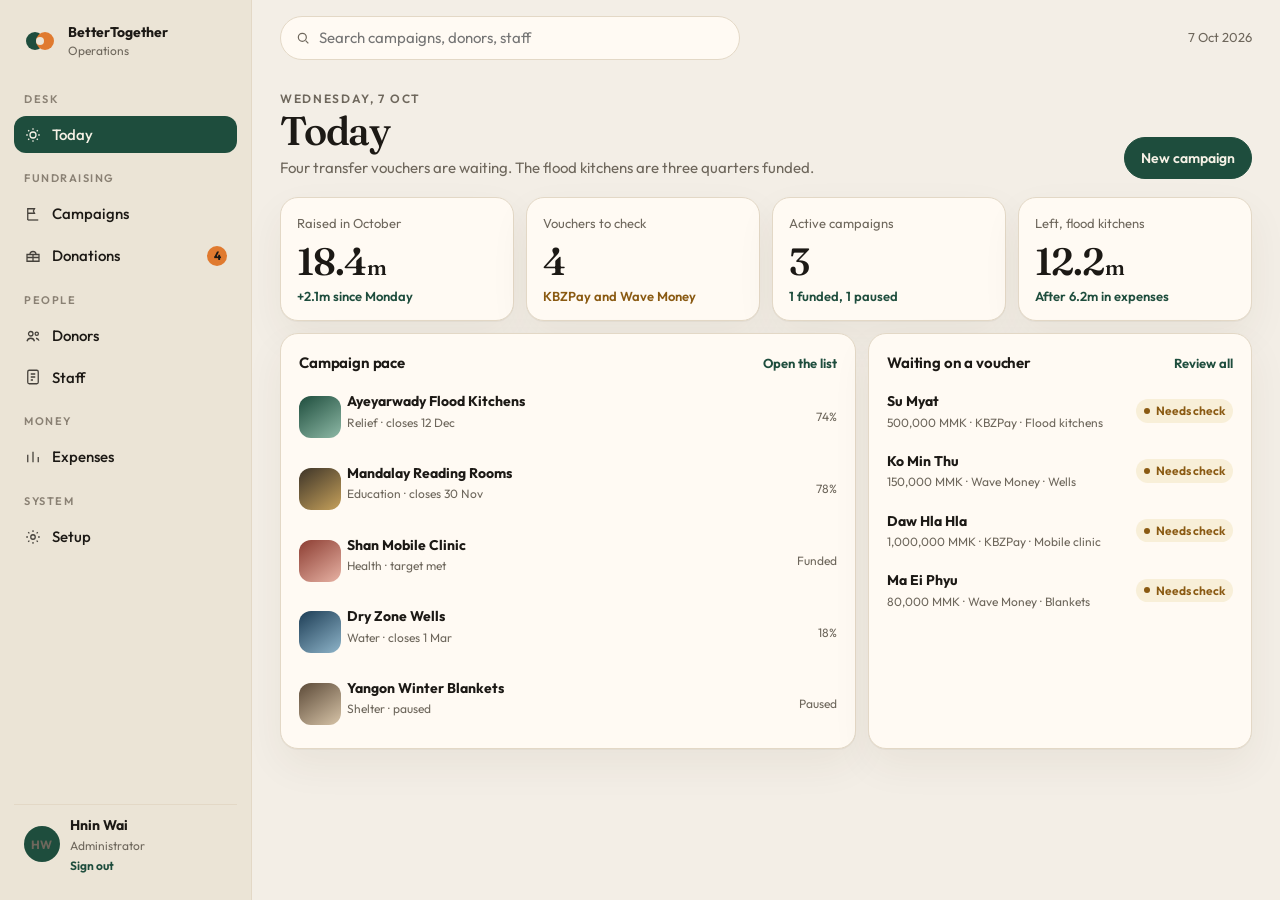
==== commit 414be3f7: "Keep names, notes, and the voucher panel from colliding. List rows now stack a title and its detail," ====
--- a/prototypes/admin/index.html
+++ b/prototypes/admin/index.html
@@ -618,7 +618,7 @@
                 </select>
               </label>
               <label class="field">Password
-                <input id="s-password" type="password" placeholder="••••••••" />
+                <input id="s-password" type="password" autocomplete="new-password" />
               </label>
               <p class="meta" id="staff-password-hint">Leave blank to keep the current password.</p>
               <div class="actions">
--- a/prototypes/admin/styles.css
+++ b/prototypes/admin/styles.css
@@ -461,7 +461,20 @@
 .swatch.blankets { background: linear-gradient(145deg, #5c4a38, #d7c4a8); }
 
 .pace strong, .queue-item strong, .person strong { font-size: 14px; }
-.meta { color: var(--muted); font-size: 12px; }
+.meta { color: var(--muted); font-size: 12px; display: block; }
+.pace > span:nth-child(2),
+.queue-item > span:first-child,
+.person > span:nth-child(2),
+.me > div {
+  display: flex;
+  flex-direction: column;
+  align-items: flex-start;
+  gap: 2px;
+  min-width: 0;
+}
+body.reviewing .main { margin-right: 420px; }
+body.reviewing td:last-child,
+body.reviewing th:last-child { display: none; }
 
 .meter {
   height: 6px;
@@ -666,7 +679,7 @@
   top: 0;
   right: 0;
   height: 100vh;
-  width: min(440px, 100%);
+  width: min(420px, 100%);
   background: #f7f2e9;
   z-index: 21;
   border-left: 1px solid var(--line);
